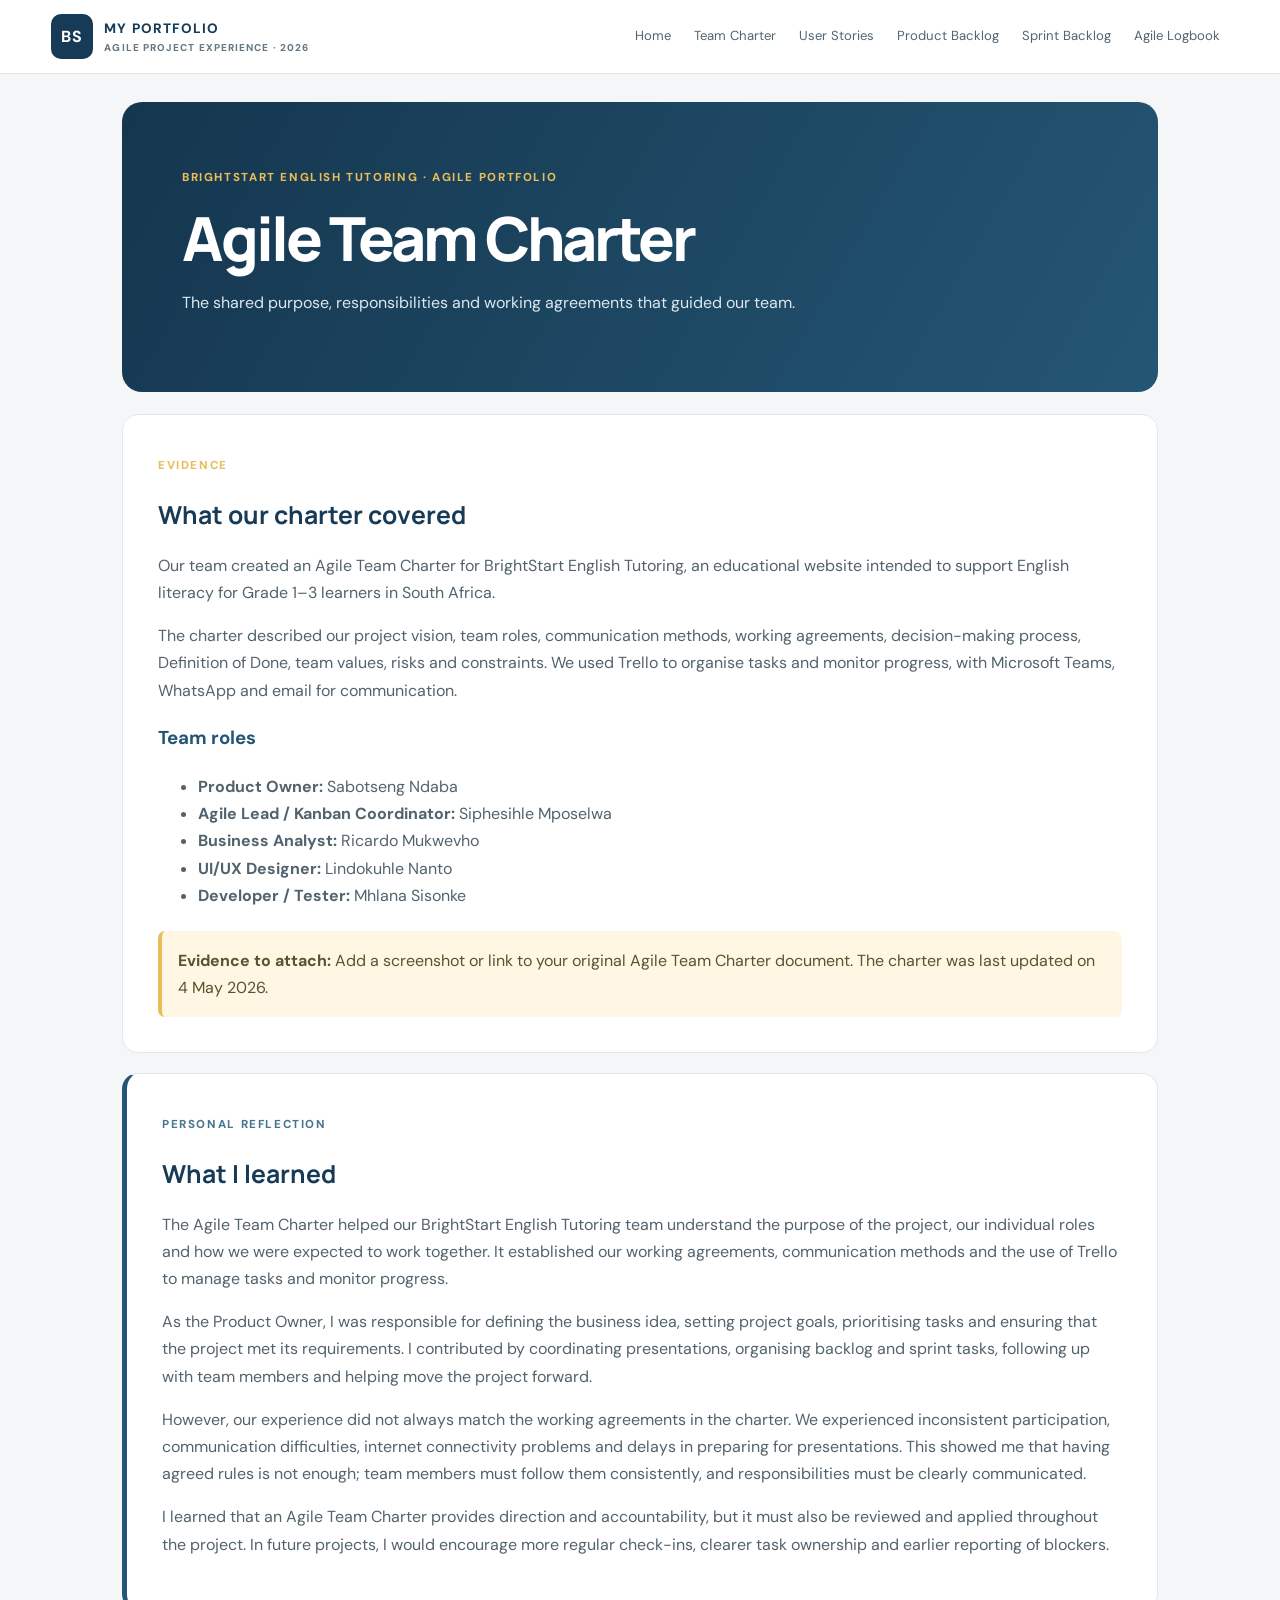
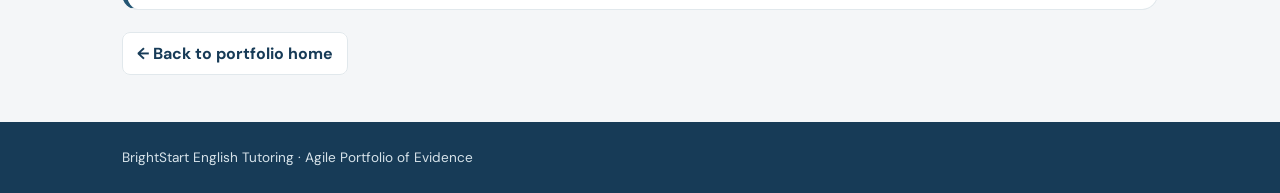
==== charter.html @ 57991296 "Add files via upload" ====
<!doctype html><html lang="en"><head><meta charset="utf-8"><meta name="viewport" content="width=device-width,initial-scale=1"><title>Agile Team Charter | BrightStart Portfolio</title><link rel="stylesheet" href="style.css"></head><body><header><a class="brand" href="index.html"><b>BS</b><span>MY PORTFOLIO<small>AGILE PROJECT EXPERIENCE · 2026</small></span></a><nav><a href="index.html">Home</a><a href="charter.html">Team Charter</a><a href="user-stories.html">User Stories</a><a href="product-backlog.html">Product Backlog</a><a href="sprint-backlog.html">Sprint Backlog</a><a href="logbook.html">Agile Logbook</a></nav></header><main><section class="hero"><small>BRIGHTSTART ENGLISH TUTORING · AGILE PORTFOLIO</small><h1>Agile Team Charter</h1><p>The shared purpose, responsibilities and working agreements that guided our team.</p></section><section class="panel"><small>EVIDENCE</small><h2>What our charter covered</h2><p>Our team created an Agile Team Charter for BrightStart English Tutoring, an educational website intended to support English literacy for Grade 1–3 learners in South Africa.</p><p>The charter described our project vision, team roles, communication methods, working agreements, decision-making process, Definition of Done, team values, risks and constraints. We used Trello to organise tasks and monitor progress, with Microsoft Teams, WhatsApp and email for communication.</p><h3>Team roles</h3><ul><li><b>Product Owner:</b> Sabotseng Ndaba</li><li><b>Agile Lead / Kanban Coordinator:</b> Siphesihle Mposelwa</li><li><b>Business Analyst:</b> Ricardo Mukwevho</li><li><b>UI/UX Designer:</b> Lindokuhle Nanto</li><li><b>Developer / Tester:</b> Mhlana Sisonke</li></ul><div class="note"><b>Evidence to attach:</b> Add a screenshot or link to your original Agile Team Charter document. The charter was last updated on 4 May 2026.</div></section><section class="reflection"><small>PERSONAL REFLECTION</small><h2>What I learned</h2><p>The Agile Team Charter helped our BrightStart English Tutoring team understand the purpose of the project, our individual roles and how we were expected to work together. It established our working agreements, communication methods and the use of Trello to manage tasks and monitor progress.</p><p>As the Product Owner, I was responsible for defining the business idea, setting project goals, prioritising tasks and ensuring that the project met its requirements. I contributed by coordinating presentations, organising backlog and sprint tasks, following up with team members and helping move the project forward.</p><p>However, our experience did not always match the working agreements in the charter. We experienced inconsistent participation, communication difficulties, internet connectivity problems and delays in preparing for presentations. This showed me that having agreed rules is not enough; team members must follow them consistently, and responsibilities must be clearly communicated.</p><p>I learned that an Agile Team Charter provides direction and accountability, but it must also be reviewed and applied throughout the project. In future projects, I would encourage more regular check-ins, clearer task ownership and earlier reporting of blockers.</p></section><p class="back"><a href="index.html">← Back to portfolio home</a></p></main><footer>BrightStart English Tutoring · Agile Portfolio of Evidence</footer></body></html>
---- style.css ----
@import url('https://fonts.googleapis.com/css2?family=DM+Sans:wght@400;500;600;700&family=Manrope:wght@400;600;700;800&display=swap');
:root{--navy:#173b57;--blue:#245674;--gold:#e9bd59;--ink:#20313d;--muted:#657782;--paper:#f4f6f8;--line:#e1e8ec;--white:#fff;--pale:#eaf1f5}
*{box-sizing:border-box}body{margin:0;background:var(--paper);color:var(--ink);font:16px/1.7 'DM Sans',Arial,sans-serif}header{background:#fff;border-bottom:1px solid var(--line);padding:14px max(4%,calc((100% - 1180px)/2));display:flex;align-items:center;justify-content:space-between;gap:20px;flex-wrap:wrap}.brand{display:flex;align-items:center;gap:11px;text-decoration:none;color:var(--navy);font-weight:800;letter-spacing:.08em;font-size:.85rem}.brand b{background:var(--navy);color:white;padding:9px 10px;border-radius:10px;font-size:1rem}.brand small{display:block;color:var(--muted);font-size:.62rem}nav{display:flex;gap:5px;flex-wrap:wrap}nav a{padding:7px 9px;text-decoration:none;color:#526571;border-radius:8px;font-size:.82rem}nav a:hover{background:var(--pale);color:var(--navy)}main{max-width:1080px;margin:auto;padding:0 22px}.hero{margin:28px 0 22px;padding:clamp(30px,6vw,60px);border-radius:20px;background:linear-gradient(120deg,#15364f,#245674);color:white}.hero small,.panel>small,.reflection>small,.log>small,.intro small{font-size:.72rem;letter-spacing:.14em;font-weight:800;color:#e9bd59}.hero h1{font:800 clamp(2.2rem,5vw,3.8rem)/1.15 Manrope,Arial,sans-serif;letter-spacing:-.05em;margin:14px 0}.hero em{font-style:normal;color:var(--gold)}.hero p{max-width:700px;color:#dce8ee}.button{display:inline-block;background:var(--gold);color:var(--navy);font-weight:800;text-decoration:none;padding:12px 17px;border-radius:9px;margin-top:10px}.intro{display:grid;grid-template-columns:1.5fr 1fr;gap:20px;margin:45px 0}.intro h2,.section-title{color:var(--navy);font:700 1.8rem Manrope,Arial,sans-serif}.intro p,.cards p{color:var(--muted)}.intro aside{background:#fff;border:1px solid var(--line);border-radius:15px;padding:22px}.intro aside h2{font-size:1.4rem}.section-title{margin-top:50px}.cards{display:grid;grid-template-columns:1fr 1fr;gap:16px;margin-bottom:55px}.cards a{position:relative;background:#fff;border:1px solid var(--line);border-radius:16px;padding:24px;text-decoration:none;color:#936d1d;font-weight:700}.cards a:hover{border-color:#9ab6c7;transform:translateY(-2px)}.cards a b{float:right;color:#9baab2}.cards h2{color:var(--navy);font:700 1.25rem Manrope,Arial,sans-serif}.cards p{font-weight:400}.cards .wide{grid-column:1/-1}.panel,.reflection,.log{background:#fff;border:1px solid var(--line);border-radius:16px;padding:clamp(22px,4vw,35px);margin:20px 0}.panel h2,.reflection h2,.log h2{color:var(--navy);font:700 1.55rem Manrope,Arial,sans-serif}.panel h3{color:var(--blue)}.panel p,.reflection p,.log p,.panel li{color:#52636d}.note{background:#fff7e4;border-left:4px solid var(--gold);padding:16px;border-radius:7px;color:#5d512f;margin-top:22px}.reflection{border-left:5px solid var(--blue)}.reflection>small{color:#47768e}.sample{background:var(--pale);padding:15px;border-radius:8px;color:var(--navy);font-weight:700}.log>small{color:#98711d}.back{margin:30px 0 55px}.back a{background:#fff;border:1px solid var(--line);padding:10px 14px;border-radius:8px;color:var(--navy);text-decoration:none;font-weight:700}footer{background:var(--navy);color:#d7e3ea;padding:24px max(4%,calc((100% - 1036px)/2));font-size:.85rem}
@media(max-width:800px){header{position:static}nav{width:100%}.intro{grid-template-columns:1fr}}@media(max-width:550px){main{padding:0 13px}.hero{margin-top:14px;padding:27px 22px}.cards{grid-template-columns:1fr}.cards .wide{grid-column:auto}nav a{font-size:.76rem;padding:6px}.intro{margin:30px 0}}
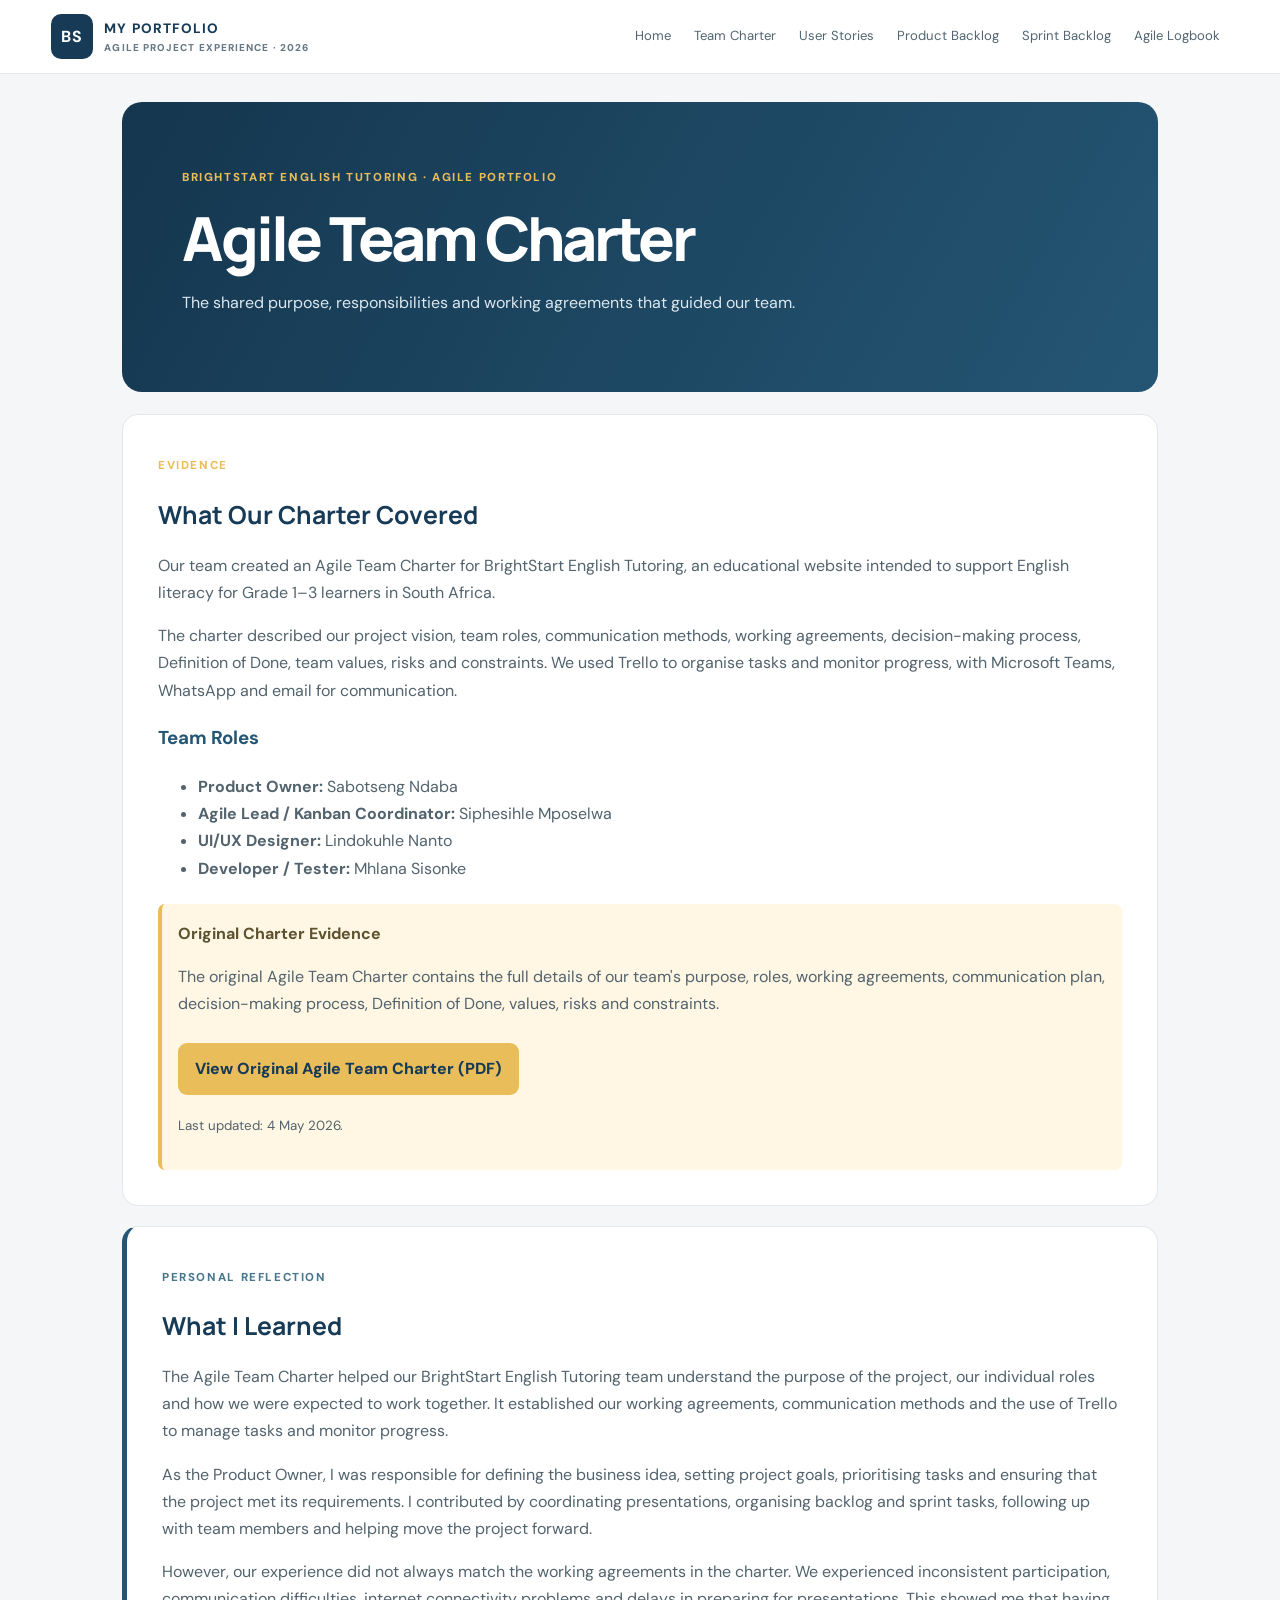
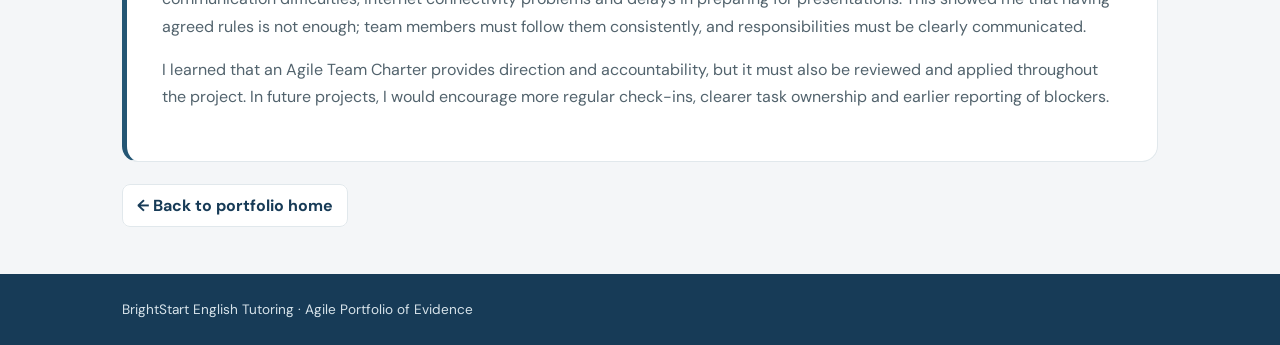
==== commit 4612ce56: "Update Agile Team Charter content and structure The Agile Team Charter outlines the project vision, " ====
--- a/charter.html
+++ b/charter.html
@@ -1 +1,155 @@
-<!doctype html><html lang="en"><head><meta charset="utf-8"><meta name="viewport" content="width=device-width,initial-scale=1"><title>Agile Team Charter | BrightStart Portfolio</title><link rel="stylesheet" href="style.css"></head><body><header><a class="brand" href="index.html"><b>BS</b><span>MY PORTFOLIO<small>AGILE PROJECT EXPERIENCE · 2026</small></span></a><nav><a href="index.html">Home</a><a href="charter.html">Team Charter</a><a href="user-stories.html">User Stories</a><a href="product-backlog.html">Product Backlog</a><a href="sprint-backlog.html">Sprint Backlog</a><a href="logbook.html">Agile Logbook</a></nav></header><main><section class="hero"><small>BRIGHTSTART ENGLISH TUTORING · AGILE PORTFOLIO</small><h1>Agile Team Charter</h1><p>The shared purpose, responsibilities and working agreements that guided our team.</p></section><section class="panel"><small>EVIDENCE</small><h2>What our charter covered</h2><p>Our team created an Agile Team Charter for BrightStart English Tutoring, an educational website intended to support English literacy for Grade 1–3 learners in South Africa.</p><p>The charter described our project vision, team roles, communication methods, working agreements, decision-making process, Definition of Done, team values, risks and constraints. We used Trello to organise tasks and monitor progress, with Microsoft Teams, WhatsApp and email for communication.</p><h3>Team roles</h3><ul><li><b>Product Owner:</b> Sabotseng Ndaba</li><li><b>Agile Lead / Kanban Coordinator:</b> Siphesihle Mposelwa</li><li><b>Business Analyst:</b> Ricardo Mukwevho</li><li><b>UI/UX Designer:</b> Lindokuhle Nanto</li><li><b>Developer / Tester:</b> Mhlana Sisonke</li></ul><div class="note"><b>Evidence to attach:</b> Add a screenshot or link to your original Agile Team Charter document. The charter was last updated on 4 May 2026.</div></section><section class="reflection"><small>PERSONAL REFLECTION</small><h2>What I learned</h2><p>The Agile Team Charter helped our BrightStart English Tutoring team understand the purpose of the project, our individual roles and how we were expected to work together. It established our working agreements, communication methods and the use of Trello to manage tasks and monitor progress.</p><p>As the Product Owner, I was responsible for defining the business idea, setting project goals, prioritising tasks and ensuring that the project met its requirements. I contributed by coordinating presentations, organising backlog and sprint tasks, following up with team members and helping move the project forward.</p><p>However, our experience did not always match the working agreements in the charter. We experienced inconsistent participation, communication difficulties, internet connectivity problems and delays in preparing for presentations. This showed me that having agreed rules is not enough; team members must follow them consistently, and responsibilities must be clearly communicated.</p><p>I learned that an Agile Team Charter provides direction and accountability, but it must also be reviewed and applied throughout the project. In future projects, I would encourage more regular check-ins, clearer task ownership and earlier reporting of blockers.</p></section><p class="back"><a href="index.html">← Back to portfolio home</a></p></main><footer>BrightStart English Tutoring · Agile Portfolio of Evidence</footer></body></html>+<!doctype html>
+<html lang="en">
+<head>
+    <meta charset="utf-8">
+    <meta name="viewport" content="width=device-width, initial-scale=1">
+    <title>Agile Team Charter | BrightStart Portfolio</title>
+    <link rel="stylesheet" href="style.css">
+</head>
+<body>
+
+    <header>
+        <a class="brand" href="index.html">
+            <b>BS</b>
+            <span>
+                MY PORTFOLIO
+                <small>AGILE PROJECT EXPERIENCE · 2026</small>
+            </span>
+        </a>
+
+        <nav>
+            <a href="index.html">Home</a>
+            <a href="charter.html">Team Charter</a>
+            <a href="user-stories.html">User Stories</a>
+            <a href="product-backlog.html">Product Backlog</a>
+            <a href="sprint-backlog.html">Sprint Backlog</a>
+            <a href="logbook.html">Agile Logbook</a>
+        </nav>
+    </header>
+
+    <main>
+        <section class="hero">
+            <small>BRIGHTSTART ENGLISH TUTORING · AGILE PORTFOLIO</small>
+            <h1>Agile Team Charter</h1>
+            <p>
+                The shared purpose, responsibilities and working agreements
+                that guided our team.
+            </p>
+        </section>
+
+        <section class="panel">
+            <small>EVIDENCE</small>
+            <h2>What Our Charter Covered</h2>
+
+            <p>
+                Our team created an Agile Team Charter for BrightStart English
+                Tutoring, an educational website intended to support English
+                literacy for Grade 1–3 learners in South Africa.
+            </p>
+
+            <p>
+                The charter described our project vision, team roles,
+                communication methods, working agreements, decision-making
+                process, Definition of Done, team values, risks and constraints.
+                We used Trello to organise tasks and monitor progress, with
+                Microsoft Teams, WhatsApp and email for communication.
+            </p>
+
+            <h3>Team Roles</h3>
+
+            <ul>
+                <li>
+                    <b>Product Owner:</b> Sabotseng Ndaba
+                </li>
+                <li>
+                    <b>Agile Lead / Kanban Coordinator:</b>
+                    Siphesihle Mposelwa
+                </li>
+                <li>
+                    <b>UI/UX Designer:</b> Lindokuhle Nanto
+                </li>
+                <li>
+                    <b>Developer / Tester:</b> Mhlana Sisonke
+                </li>
+            </ul>
+
+            <div class="note">
+                <b>Original Charter Evidence</b>
+
+                <p>
+                    The original Agile Team Charter contains the full details
+                    of our team's purpose, roles, working agreements,
+                    communication plan, decision-making process, Definition
+                    of Done, values, risks and constraints.
+                </p>
+
+                <p>
+                    <a
+                        class="button"
+                        href="agile-team-charter.pdf"
+                        target="_blank"
+                        rel="noopener"
+                    >
+                        View Original Agile Team Charter (PDF)
+                    </a>
+                </p>
+
+                <p>
+                    <small>
+                        Last updated: 4 May 2026.
+                    </small>
+                </p>
+            </div>
+        </section>
+
+        <section class="reflection">
+            <small>PERSONAL REFLECTION</small>
+            <h2>What I Learned</h2>
+
+            <p>
+                The Agile Team Charter helped our BrightStart English Tutoring
+                team understand the purpose of the project, our individual
+                roles and how we were expected to work together. It established
+                our working agreements, communication methods and the use of
+                Trello to manage tasks and monitor progress.
+            </p>
+
+            <p>
+                As the Product Owner, I was responsible for defining the
+                business idea, setting project goals, prioritising tasks and
+                ensuring that the project met its requirements. I contributed
+                by coordinating presentations, organising backlog and sprint
+                tasks, following up with team members and helping move the
+                project forward.
+            </p>
+
+            <p>
+                However, our experience did not always match the working
+                agreements in the charter. We experienced inconsistent
+                participation, communication difficulties, internet
+                connectivity problems and delays in preparing for
+                presentations. This showed me that having agreed rules is not
+                enough; team members must follow them consistently, and
+                responsibilities must be clearly communicated.
+            </p>
+
+            <p>
+                I learned that an Agile Team Charter provides direction and
+                accountability, but it must also be reviewed and applied
+                throughout the project. In future projects, I would encourage
+                more regular check-ins, clearer task ownership and earlier
+                reporting of blockers.
+            </p>
+        </section>
+
+        <p class="back">
+            <a href="index.html">← Back to portfolio home</a>
+        </p>
+    </main>
+
+    <footer>
+        BrightStart English Tutoring · Agile Portfolio of Evidence
+    </footer>
+
+</body>
+</html>
--- a/style.css
+++ b/style.css
@@ -1,4 +1,442 @@
+
 @import url('https://fonts.googleapis.com/css2?family=DM+Sans:wght@400;500;600;700&family=Manrope:wght@400;600;700;800&display=swap');
-:root{--navy:#173b57;--blue:#245674;--gold:#e9bd59;--ink:#20313d;--muted:#657782;--paper:#f4f6f8;--line:#e1e8ec;--white:#fff;--pale:#eaf1f5}
-*{box-sizing:border-box}body{margin:0;background:var(--paper);color:var(--ink);font:16px/1.7 'DM Sans',Arial,sans-serif}header{background:#fff;border-bottom:1px solid var(--line);padding:14px max(4%,calc((100% - 1180px)/2));display:flex;align-items:center;justify-content:space-between;gap:20px;flex-wrap:wrap}.brand{display:flex;align-items:center;gap:11px;text-decoration:none;color:var(--navy);font-weight:800;letter-spacing:.08em;font-size:.85rem}.brand b{background:var(--navy);color:white;padding:9px 10px;border-radius:10px;font-size:1rem}.brand small{display:block;color:var(--muted);font-size:.62rem}nav{display:flex;gap:5px;flex-wrap:wrap}nav a{padding:7px 9px;text-decoration:none;color:#526571;border-radius:8px;font-size:.82rem}nav a:hover{background:var(--pale);color:var(--navy)}main{max-width:1080px;margin:auto;padding:0 22px}.hero{margin:28px 0 22px;padding:clamp(30px,6vw,60px);border-radius:20px;background:linear-gradient(120deg,#15364f,#245674);color:white}.hero small,.panel>small,.reflection>small,.log>small,.intro small{font-size:.72rem;letter-spacing:.14em;font-weight:800;color:#e9bd59}.hero h1{font:800 clamp(2.2rem,5vw,3.8rem)/1.15 Manrope,Arial,sans-serif;letter-spacing:-.05em;margin:14px 0}.hero em{font-style:normal;color:var(--gold)}.hero p{max-width:700px;color:#dce8ee}.button{display:inline-block;background:var(--gold);color:var(--navy);font-weight:800;text-decoration:none;padding:12px 17px;border-radius:9px;margin-top:10px}.intro{display:grid;grid-template-columns:1.5fr 1fr;gap:20px;margin:45px 0}.intro h2,.section-title{color:var(--navy);font:700 1.8rem Manrope,Arial,sans-serif}.intro p,.cards p{color:var(--muted)}.intro aside{background:#fff;border:1px solid var(--line);border-radius:15px;padding:22px}.intro aside h2{font-size:1.4rem}.section-title{margin-top:50px}.cards{display:grid;grid-template-columns:1fr 1fr;gap:16px;margin-bottom:55px}.cards a{position:relative;background:#fff;border:1px solid var(--line);border-radius:16px;padding:24px;text-decoration:none;color:#936d1d;font-weight:700}.cards a:hover{border-color:#9ab6c7;transform:translateY(-2px)}.cards a b{float:right;color:#9baab2}.cards h2{color:var(--navy);font:700 1.25rem Manrope,Arial,sans-serif}.cards p{font-weight:400}.cards .wide{grid-column:1/-1}.panel,.reflection,.log{background:#fff;border:1px solid var(--line);border-radius:16px;padding:clamp(22px,4vw,35px);margin:20px 0}.panel h2,.reflection h2,.log h2{color:var(--navy);font:700 1.55rem Manrope,Arial,sans-serif}.panel h3{color:var(--blue)}.panel p,.reflection p,.log p,.panel li{color:#52636d}.note{background:#fff7e4;border-left:4px solid var(--gold);padding:16px;border-radius:7px;color:#5d512f;margin-top:22px}.reflection{border-left:5px solid var(--blue)}.reflection>small{color:#47768e}.sample{background:var(--pale);padding:15px;border-radius:8px;color:var(--navy);font-weight:700}.log>small{color:#98711d}.back{margin:30px 0 55px}.back a{background:#fff;border:1px solid var(--line);padding:10px 14px;border-radius:8px;color:var(--navy);text-decoration:none;font-weight:700}footer{background:var(--navy);color:#d7e3ea;padding:24px max(4%,calc((100% - 1036px)/2));font-size:.85rem}
-@media(max-width:800px){header{position:static}nav{width:100%}.intro{grid-template-columns:1fr}}@media(max-width:550px){main{padding:0 13px}.hero{margin-top:14px;padding:27px 22px}.cards{grid-template-columns:1fr}.cards .wide{grid-column:auto}nav a{font-size:.76rem;padding:6px}.intro{margin:30px 0}}
+
+/* =========================
+   1. COLOURS AND VARIABLES
+   ========================= */
+
+:root {
+    --navy: #173b57;
+    --blue: #245674;
+    --gold: #e9bd59;
+    --ink: #20313d;
+    --muted: #657782;
+    --paper: #f4f6f8;
+    --line: #e1e8ec;
+    --white: #ffffff;
+    --pale: #eaf1f5;
+}
+
+/* =========================
+   2. GENERAL STYLING
+   ========================= */
+
+* {
+    box-sizing: border-box;
+}
+
+body {
+    margin: 0;
+    background: var(--paper);
+    color: var(--ink);
+    font: 16px/1.7 'DM Sans', Arial, sans-serif;
+}
+
+main {
+    max-width: 1080px;
+    margin: auto;
+    padding: 0 22px;
+}
+
+/* =========================
+   3. HEADER AND NAVIGATION
+   ========================= */
+
+header {
+    background: var(--white);
+    border-bottom: 1px solid var(--line);
+    padding: 14px max(4%, calc((100% - 1180px) / 2));
+    display: flex;
+    align-items: center;
+    justify-content: space-between;
+    gap: 20px;
+    flex-wrap: wrap;
+}
+
+.brand {
+    display: flex;
+    align-items: center;
+    gap: 11px;
+    text-decoration: none;
+    color: var(--navy);
+    font-weight: 800;
+    letter-spacing: 0.08em;
+    font-size: 0.85rem;
+}
+
+.brand b {
+    background: var(--navy);
+    color: var(--white);
+    padding: 9px 10px;
+    border-radius: 10px;
+    font-size: 1rem;
+}
+
+.brand small {
+    display: block;
+    color: var(--muted);
+    font-size: 0.62rem;
+}
+
+nav {
+    display: flex;
+    gap: 5px;
+    flex-wrap: wrap;
+}
+
+nav a {
+    padding: 7px 9px;
+    text-decoration: none;
+    color: #526571;
+    border-radius: 8px;
+    font-size: 0.82rem;
+}
+
+nav a:hover {
+    background: var(--pale);
+    color: var(--navy);
+}
+
+/* =========================
+   4. HERO SECTION
+   ========================= */
+
+.hero {
+    margin: 28px 0 22px;
+    padding: clamp(30px, 6vw, 60px);
+    border-radius: 20px;
+    background: linear-gradient(120deg, #15364f, #245674);
+    color: var(--white);
+}
+
+.hero small,
+.panel > small,
+.reflection > small,
+.log > small,
+.intro small {
+    font-size: 0.72rem;
+    letter-spacing: 0.14em;
+    font-weight: 800;
+    color: var(--gold);
+}
+
+.hero h1 {
+    font: 800 clamp(2.2rem, 5vw, 3.8rem) / 1.15 Manrope, Arial, sans-serif;
+    letter-spacing: -0.05em;
+    margin: 14px 0;
+}
+
+.hero em {
+    font-style: normal;
+    color: var(--gold);
+}
+
+.hero p {
+    max-width: 700px;
+    color: #dce8ee;
+}
+
+.button {
+    display: inline-block;
+    background: var(--gold);
+    color: var(--navy);
+    font-weight: 800;
+    text-decoration: none;
+    padding: 12px 17px;
+    border-radius: 9px;
+    margin-top: 10px;
+}
+
+/* =========================
+   5. INTRODUCTION SECTION
+   ========================= */
+
+.intro {
+    display: grid;
+    grid-template-columns: 1.5fr 1fr;
+    gap: 20px;
+    margin: 45px 0;
+}
+
+.intro h2,
+.section-title {
+    color: var(--navy);
+    font: 700 1.8rem Manrope, Arial, sans-serif;
+}
+
+.intro p,
+.cards p {
+    color: var(--muted);
+}
+
+.intro aside {
+    background: var(--white);
+    border: 1px solid var(--line);
+    border-radius: 15px;
+    padding: 22px;
+}
+
+.intro aside h2 {
+    font-size: 1.4rem;
+}
+
+/* =========================
+   6. ORIGINAL PORTFOLIO CARDS
+   ========================= */
+
+.section-title {
+    margin-top: 50px;
+}
+
+.cards {
+    display: grid;
+    grid-template-columns: 1fr 1fr;
+    gap: 16px;
+    margin-bottom: 55px;
+}
+
+.cards a {
+    position: relative;
+    background: var(--white);
+    border: 1px solid var(--line);
+    border-radius: 16px;
+    padding: 24px;
+    text-decoration: none;
+    color: #936d1d;
+    font-weight: 700;
+}
+
+.cards a:hover {
+    border-color: #9ab6c7;
+    transform: translateY(-2px);
+}
+
+.cards a b {
+    float: right;
+    color: #9baab2;
+}
+
+.cards h2 {
+    color: var(--navy);
+    font: 700 1.25rem Manrope, Arial, sans-serif;
+}
+
+.cards p {
+    font-weight: 400;
+}
+
+.cards .wide {
+    grid-column: 1 / -1;
+}
+
+/* =========================
+   7. HOMEPAGE PORTFOLIO CARDS
+   ========================= */
+
+.card-grid {
+    display: grid;
+    grid-template-columns: repeat(2, minmax(0, 1fr));
+    gap: 20px;
+    margin: 25px 0 55px;
+}
+
+.portfolio-card {
+    background: var(--white);
+    border: 1px solid var(--line);
+    border-radius: 16px;
+    padding: 26px;
+    box-shadow: 0 4px 14px rgba(23, 59, 87, 0.06);
+    transition:
+        transform 0.2s ease,
+        box-shadow 0.2s ease;
+}
+
+.portfolio-card:hover {
+    transform: translateY(-4px);
+    box-shadow: 0 10px 24px rgba(23, 59, 87, 0.12);
+}
+
+.portfolio-card .card-number {
+    display: inline-block;
+    background: var(--pale);
+    color: var(--navy);
+    padding: 5px 11px;
+    border-radius: 8px;
+    font-weight: 800;
+    font-size: 0.85rem;
+}
+
+.portfolio-card h3 {
+    color: var(--navy);
+    font: 700 1.25rem Manrope, Arial, sans-serif;
+    margin: 16px 0 8px;
+}
+
+.portfolio-card p {
+    color: var(--muted);
+    margin-bottom: 20px;
+}
+
+.portfolio-card .card-link {
+    display: inline-block;
+    background: var(--gold);
+    color: var(--navy);
+    padding: 9px 14px;
+    border-radius: 8px;
+    text-decoration: none;
+    font-weight: 700;
+}
+
+.portfolio-card .card-link:hover {
+    background: var(--navy);
+    color: var(--white);
+}
+
+/* =========================
+   8. EVIDENCE PANELS
+   ========================= */
+
+.panel,
+.reflection,
+.log {
+    background: var(--white);
+    border: 1px solid var(--line);
+    border-radius: 16px;
+    padding: clamp(22px, 4vw, 35px);
+    margin: 20px 0;
+}
+
+.panel h2,
+.reflection h2,
+.log h2 {
+    color: var(--navy);
+    font: 700 1.55rem Manrope, Arial, sans-serif;
+}
+
+.panel h3 {
+    color: var(--blue);
+}
+
+.panel p,
+.reflection p,
+.log p,
+.panel li {
+    color: #52636d;
+}
+
+/* =========================
+   9. NOTES AND EXAMPLES
+   ========================= */
+
+.note {
+    background: #fff7e4;
+    border-left: 4px solid var(--gold);
+    padding: 16px;
+    border-radius: 7px;
+    color: #5d512f;
+    margin-top: 22px;
+}
+
+.sample {
+    background: var(--pale);
+    padding: 15px;
+    border-radius: 8px;
+    color: var(--navy);
+    font-weight: 700;
+}
+
+/* =========================
+   10. REFLECTIONS AND LOGBOOK
+   ========================= */
+
+.reflection {
+    border-left: 5px solid var(--blue);
+}
+
+.reflection > small {
+    color: #47768e;
+}
+
+.log > small {
+    color: #98711d;
+}
+
+/* =========================
+   11. BACK BUTTON
+   ========================= */
+
+.back {
+    margin: 30px 0 55px;
+}
+
+.back a {
+    background: var(--white);
+    border: 1px solid var(--line);
+    padding: 10px 14px;
+    border-radius: 8px;
+    color: var(--navy);
+    text-decoration: none;
+    font-weight: 700;
+}
+
+/* =========================
+   12. FOOTER
+   ========================= */
+
+footer {
+    background: var(--navy);
+    color: #d7e3ea;
+    padding: 24px max(4%, calc((100% - 1036px) / 2));
+    font-size: 0.85rem;
+}
+
+/* =========================
+   13. TABLET RESPONSIVENESS
+   ========================= */
+
+@media (max-width: 800px) {
+    header {
+        position: static;
+    }
+
+    nav {
+        width: 100%;
+    }
+
+    .intro {
+        grid-template-columns: 1fr;
+    }
+}
+
+/* =========================
+   14. MOBILE RESPONSIVENESS
+   ========================= */
+
+@media (max-width: 550px) {
+    main {
+        padding: 0 13px;
+    }
+
+    .hero {
+        margin-top: 14px;
+        padding: 27px 22px;
+    }
+
+    .cards,
+    .card-grid {
+        grid-template-columns: 1fr;
+    }
+
+    .cards .wide {
+        grid-column: auto;
+    }
+
+    nav a {
+        font-size: 0.76rem;
+        padding: 6px;
+    }
+
+    .intro {
+        margin: 30px 0;
+    }
+}
